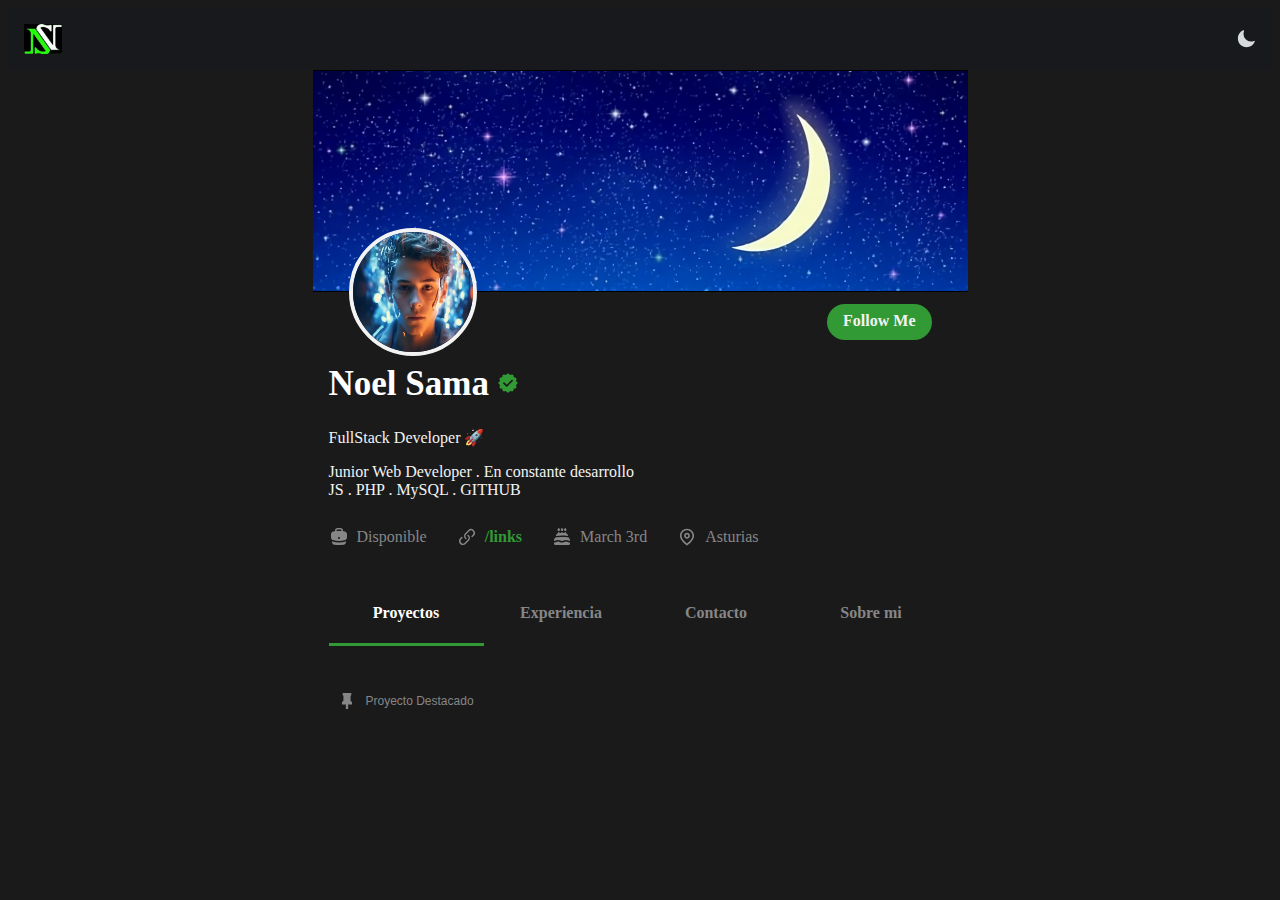
==== 04-Tw-Clon-Porfolio/index.html @ cdc22507 "update portfolio style portfolio" ====
<!DOCTYPE html>
<html lang="es" data-theme="dark">
<head>
    <meta charset="UTF-8">
    <meta name="viewport" content="width=device-width, initial-scale=1.0">
    <link id="estilohoja" rel="stylesheet" href="/04-Tw-Clon-Porfolio/css/style.css">
    <title>Document</title>
</head>
<body>
    <nav>
        <img src="/04-Tw-Clon-Porfolio/img/Logo-noel.jpg" alt="Logo" class="logo">
        <svg xmlns="http://www.w3.org/2000/svg" viewBox="0 0 24 24" fill="currentColor" class="w-6 aspect-square  toggle" style="display: block;" id="moon">
            <g class="transform-box-fill transform origin-center scale-[var(--icon-scale)] translate-y-[var(--icon-translate)] ">
                <path class="theme-toggle__status theme-toggle__moon" d="M9.528 1.718a.75.75 0 01.162.819A8.97 8.97 0 009 6a9 9 0 009 9 8.97 8.97 0 003.463-.69.75.75 0 01.981.98 10.503 10.503 0 01-9.694 6.46c-5.799 0-10.5-4.701-10.5-10.5 0-4.368 2.667-8.112 6.46-9.694a.75.75 0 01.818.162z" >
                </path>
            </g>
        </svg>

        <svg xmlns="http://www.w3.org/2000/svg" viewBox="0 0 24 24" fill="currentColor" class="w-6 aspect-square toggle" style="display: none;" id="sun">
            <g class="transform-box-fill transform origin-center scale-[var(--icon-scale)] translate-y-[var(--icon-translate)]">
                <path class="theme-toggle__status theme-toggle__sun" d="M12 2.25a.75.75 0 01.75.75v2.25a.75.75 0 01-1.5 0V3a.75.75 0 01.75-.75zM7.5 12a4.5 4.5 0 119 0 4.5 4.5 0 01-9 0zM18.894 6.166a.75.75 0 00-1.06-1.06l-1.591 1.59a.75.75 0 101.06 1.061l1.591-1.59zM21.75 12a.75.75 0 01-.75.75h-2.25a.75.75 0 010-1.5H21a.75.75 0 01.75.75zM17.834 18.894a.75.75 0 001.06-1.06l-1.59-1.591a.75.75 0 10-1.061 1.06l1.59 1.591zM12 18a.75.75 0 01.75.75V21a.75.75 0 01-1.5 0v-2.25A.75.75 0 0112 18zM7.758 17.303a.75.75 0 00-1.061-1.06l-1.591 1.59a.75.75 0 001.06 1.061l1.591-1.59zM6 12a.75.75 0 01-.75.75H3a.75.75 0 010-1.5h2.25A.75.75 0 016 12zM6.697 7.757a.75.75 0 001.06-1.06l-1.59-1.591a.75.75 0 00-1.061 1.06l1.59 1.591z">
                </path>
                
            </g>
        </svg>
    </nav>
    <header>
        <div class="banner-container">
           <img src="img/noche.png" class="banner">
        </div>
        <section class="info-container">
            <div class="avatar-container">
                <img class="avatar" src="/04-Tw-Clon-Porfolio/img/fotoperfil.jpg" alt="avatar"  width="120" height="120">
                <a href="" class="follow-btn">Follow Me 
                    
                </a>
            </div>
            <h1>Noel Sama <span class="verificado">
                <svg fill="none" height="24" viewBox="0 0 24 24" width="24" xmlns="http://www.w3.org/2000/svg"><g clip-path="url(#clip0_339_5804)"><path clip-rule="evenodd" d="M10.4521 1.31159C11.2522 0.334228 12.7469 0.334225 13.5471 1.31159L14.5389 2.52304L16.0036 1.96981C17.1853 1.52349 18.4796 2.2708 18.6839 3.51732L18.9372 5.06239L20.4823 5.31562C21.7288 5.51992 22.4761 6.81431 22.0298 7.99598L21.4765 9.46066L22.688 10.4525C23.6653 11.2527 23.6653 12.7473 22.688 13.5475L21.4765 14.5394L22.0298 16.004C22.4761 17.1857 21.7288 18.4801 20.4823 18.6844L18.9372 18.9376L18.684 20.4827C18.4796 21.7292 17.1853 22.4765 16.0036 22.0302L14.5389 21.477L13.5471 22.6884C12.7469 23.6658 11.2522 23.6658 10.4521 22.6884L9.46022 21.477L7.99553 22.0302C6.81386 22.4765 5.51948 21.7292 5.31518 20.4827L5.06194 18.9376L3.51687 18.6844C2.27035 18.4801 1.52305 17.1857 1.96937 16.004L2.5226 14.5394L1.31115 13.5475C0.333786 12.7473 0.333782 11.2527 1.31115 10.4525L2.5226 9.46066L1.96937 7.99598C1.52304 6.81431 2.27036 5.51992 3.51688 5.31562L5.06194 5.06239L5.31518 3.51732C5.51948 2.2708 6.81387 1.52349 7.99553 1.96981L9.46022 2.52304L10.4521 1.31159ZM11.2071 16.2071L18.2071 9.20712L16.7929 7.79291L10.5 14.0858L7.20711 10.7929L5.79289 12.2071L9.79289 16.2071C9.98043 16.3947 10.2348 16.5 10.5 16.5C10.7652 16.5 11.0196 16.3947 11.2071 16.2071Z" fill="#329a34" fill-rule="evenodd"/></g><defs><clipPath id="clip0_339_5804"><rect fill="white" height="24" width="24"/></clipPath></defs>
                </svg>
            </span>
            </h1>
            <div class="about-txt">
                <p class="mb-2">
                    FullStack Developer 🚀
                </p>
                <p class="mb-2">
                    Junior Web Developer <span>.</span> En constante desarrollo  
                    </br> 
                    JS <span>.</span> PHP <span>.</span> MySQL <span>.</span> GITHUB
                </p>
            </div>
            <div class="about-container">
                <div>
                    <svg xmlns="http://www.w3.org/2000/svg" viewBox="0 0 20 20" fill="currentColor" class="w-5 h-5"><path fill-rule="evenodd" d="M6 3.75A2.75 2.75 0 018.75 1h2.5A2.75 2.75 0 0114 3.75v.443c.572.055 1.14.122 1.706.2C17.053 4.582 18 5.75 18 7.07v3.469c0 1.126-.694 2.191-1.83 2.54-1.952.599-4.024.921-6.17.921s-4.219-.322-6.17-.921C2.694 12.73 2 11.665 2 10.539V7.07c0-1.321.947-2.489 2.294-2.676A41.047 41.047 0 016 4.193V3.75zm6.5 0v.325a41.622 41.622 0 00-5 0V3.75c0-.69.56-1.25 1.25-1.25h2.5c.69 0 1.25.56 1.25 1.25zM10 10a1 1 0 00-1 1v.01a1 1 0 001 1h.01a1 1 0 001-1V11a1 1 0 00-1-1H10z" clip-rule="evenodd"></path><path d="M3 15.055v-.684c.126.053.255.1.39.142 2.092.642 4.313.987 6.61.987 2.297 0 4.518-.345 6.61-.987.135-.041.264-.089.39-.142v.684c0 1.347-.985 2.53-2.363 2.686a41.454 41.454 0 01-9.274 0C3.985 17.585 3 16.402 3 15.055z"></path></svg>

                    <span>
                        Disponible
                    </span>
                </div>
                <div>
                    <svg xmlns="http://www.w3.org/2000/svg" viewBox="0 0 20 20" fill="currentColor" class="w-5 h-5"><path d="M12.232 4.232a2.5 2.5 0 013.536 3.536l-1.225 1.224a.75.75 0 001.061 1.06l1.224-1.224a4 4 0 00-5.656-5.656l-3 3a4 4 0 00.225 5.865.75.75 0 00.977-1.138 2.5 2.5 0 01-.142-3.667l3-3z"></path><path d="M11.603 7.963a.75.75 0 00-.977 1.138 2.5 2.5 0 01.142 3.667l-3 3a2.5 2.5 0 01-3.536-3.536l1.225-1.224a.75.75 0 00-1.061-1.06l-1.224 1.224a4 4 0 105.656 5.656l3-3a4 4 0 00-.225-5.865z"></path></svg>
                        
                    <span> <a href="">/links</a></span>
                </div>
                <div>
                    <svg xmlns="http://www.w3.org/2000/svg" viewBox="0 0 20 20" fill="currentColor" class="w-5 h-5"><path d="M6.75.98l-.884.883a1.25 1.25 0 101.768 0L6.75.98zM13.25.98l-.884.883a1.25 1.25 0 101.768 0L13.25.98zM10 .98l.884.883a1.25 1.25 0 11-1.768 0L10 .98zM7.5 5.75a.75.75 0 00-1.5 0v.464c-1.179.305-2 1.39-2 2.622v.094c.1-.02.202-.038.306-.051A42.869 42.869 0 0110 8.5c1.93 0 3.83.129 5.694.379.104.013.206.03.306.051v-.094c0-1.232-.821-2.317-2-2.622V5.75a.75.75 0 00-1.5 0v.318a45.645 45.645 0 00-1.75-.062V5.75a.75.75 0 00-1.5 0v.256c-.586.01-1.17.03-1.75.062V5.75zM4.505 10.365A41.377 41.377 0 0110 10c1.863 0 3.697.124 5.495.365C16.967 10.562 18 11.838 18 13.28v.693a3.72 3.72 0 01-1.665-.393 5.222 5.222 0 00-4.67 0 3.722 3.722 0 01-3.33 0 5.222 5.222 0 00-4.67 0A3.72 3.72 0 012 13.972v-.693c0-1.441 1.033-2.716 2.505-2.914zM15.665 14.921a5.22 5.22 0 002.335.551V16.5a1.5 1.5 0 01-1.5 1.5h-13A1.5 1.5 0 012 16.5v-1.028c.8 0 1.6-.183 2.335-.551a3.722 3.722 0 013.33 0c1.47.735 3.2.735 4.67 0a3.722 3.722 0 013.33 0z"></path></svg>

                    <span>
                        March 3rd
                    </span>
                </div>

                <div>
                    <svg viewBox="0 0 24 24" aria-hidden="true" class="r-4qtqp9 r-yyyyoo r-1xvli5t r-dnmrzs r-bnwqim r-1plcrui r-lrvibr r-1bwzh9t r-1d4mawv"><g><path d="M12 7c-1.93 0-3.5 1.57-3.5 3.5S10.07 14 12 14s3.5-1.57 3.5-3.5S13.93 7 12 7zm0 5c-.827 0-1.5-.673-1.5-1.5S11.173 9 12 9s1.5.673 1.5 1.5S12.827 12 12 12zm0-10c-4.687 0-8.5 3.813-8.5 8.5 0 5.967 7.621 11.116 7.945 11.332l.555.37.555-.37c.324-.216 7.945-5.365 7.945-11.332C20.5 5.813 16.687 2 12 2zm0 17.77c-1.665-1.241-6.5-5.196-6.5-9.27C5.5 6.916 8.416 4 12 4s6.5 2.916 6.5 6.5c0 4.073-4.835 8.028-6.5 9.27z"></path></g></svg>

                    <span>
                        Asturias
                    </span>
                </div>
            </div>
        </section>
    </header>
    <main>
        <div class="menu-container">
            <ul>
                <li id="inbox">
                    <a  href="#" >Proyectos</a>
                </li>
                <li>
                    <a  href="#">Experiencia</a>
                </li>
                <li>
                    <a  href="#">Contacto</a>
                </li>
                <li>
                    <a href="#">Sobre mi</a>
                </li>
            </ul>
        </div>
        
        <section class="proyectos-container">
            <div class="proyecto-1">
                <div class="pinned">
                    <svg xmlns="http://www.w3.org/2000/svg" fill="none" viewBox="0 0 24 24" stroke-width="1.5" stroke="#868686" class="w-4 h-4"><path fill="#868686" d="M16,12V4H17V2H7V4H8V12L6,14V16H11.2V22H12.8V16H18V14L16,12Z"></path></svg>
                    <p>Proyecto Destacado</p>
                </div>

                <div>
                </div>

                <div>
                </div>

                <div>
                </div>

                <div>
                </div>
            </div>
            
        </section>
        <section style="display:none;">
        </section>
        <section style="display:none;"></section>
        <section style="display:none;"></section>
        
    </main>
    <footer></footer>
</body>
</html>
---- 04-Tw-Clon-Porfolio/css/style.css ----
*{
    color: #f3f3f3 ;
}


html{
    height: 100%;
    margin: 0;
    font-family: Roboto;
    background-color: #1A1A1B; /* Color de fondo similar al de la imagen */
    color: #D7DADC;
    text-decoration: none;

    
}

a{  
    text-decoration: none;
}

li{
    list-style: none;
}

svg{
    width: 20px;
    fill: #868686;
}

nav {
    display: flex;
    justify-content: space-between;
    align-items: center;
    padding: 1rem;
    background-color: rgb(22, 25, 29 , 65%);
    backdrop-filter: blur(2px);
    position: sticky;
    z-index: 10;
    top: 0;
    left: 0;

}


nav img.logo {
    height: 30px; /* Ajusta la altura según tus necesidades */
}

nav .toggle {
    fill: #D7DADC;
    height: 30px; /* Ajusta la altura según tus necesidades */
    cursor: pointer;
}



header{
    margin: auto;
    width: 655px;
    max-width: 100%;
}

.banner-container {
    width: 100%;
    height: auto;
    overflow: hidden;
    display: flex;
    justify-content: center;
    
}
.banner{
    width: 100%;  /* Ancho del div */
    height: 220px;
    max-width: 655px;
    border: 1px solid #000; /* Opcional: un borde para visualizar mejor el div */
    object-fit: cover;
}

.info-container{
    display: flex;
    flex-direction: column;
    padding: 1rem;

    
}

.avatar-container{
    display: flex;
    position: relative;
    margin-top: -80px;
    justify-content: space-between;
    align-items: center;
    padding-left:20px ;
    padding-right:20px ;
}

.avatar-container img.avatar{
    border-radius: 50%;
    -webkit-border-radius: 50%;
    -moz-border-radius: 50%;
    -ms-border-radius: 50%;
    -o-border-radius: 50%;
    border: 4px solid #f3f3f3;
}

.follow-btn {
    height: 20px;
    text-decoration: none;
    padding: 0.5rem 1rem;
    background-color: #329a34;
    color: #f3f3f3;
    border-radius: 40px;
    margin-top: 60px;
    font-weight: bold;
    cursor: pointer;
    -webkit-border-radius: 40px;
    -moz-border-radius: 40px;
    -ms-border-radius: 40px;
    -o-border-radius: 40px;
}

h1 {
    color: #FFFFFF;
    margin: 0.5rem 0;
    font-size: 35px;
}

.verificado{
    fill: #329a34;
}

.about-txt {
    text-align: start;
    margin-bottom: 0.5rem;
}

/* SVG y otros elementos dentro de .about-container */

.about-container{
    display: flex;
    flex-direction: row;
}


.about-container svg {
    width: 20px;
    fill: #868686;
}

.about-container div {
    
    display: flex;
    align-items: center;
    margin: 0.25rem 0;
    margin-right: 30px;
    
}

.about-container span {
    margin-left: 0.5rem;
    color: #868686;
    
}

.about-container span a {
    direction: none;
    text-decoration: none;
    color: #329a34;
    font-weight: bold;
}

.about-container span a:hover{
    border-bottom: 4px solid #329a34;
}

main{
    margin: auto;
    width: 655px;
    max-width: 100%;
}


.menu-container{
    display: flex;
    justify-content: flex-start;
}
.menu-container ul{
display: flex;
flex-direction: row;
padding-inline-start: 1rem;

}

.menu-container ul li{ 
padding: 20px 10px 20px 10px;
height: 20px;
width: 135px;
display: flex;
justify-content: space-around;
align-items: center;
font-weight: bold;

    a{
        color: #868686;
    }
}

.menu-container ul li:hover{ 
    background-color:  #46454546;

}

#inbox{
    border-bottom:3px solid #329a34;

    a{
        color: white;
    }
}
.proyectos-container{
    margin-top: 20px;
}
.pinned{
display: flex;
flex-direction: row;

margin-left: 25px;

svg{
    width: 18px;
    margin-right: 10px;
}
}
.pinned p{
    font-size: 12px;
    font-family: sans-serif ;
    color: #868686;
}
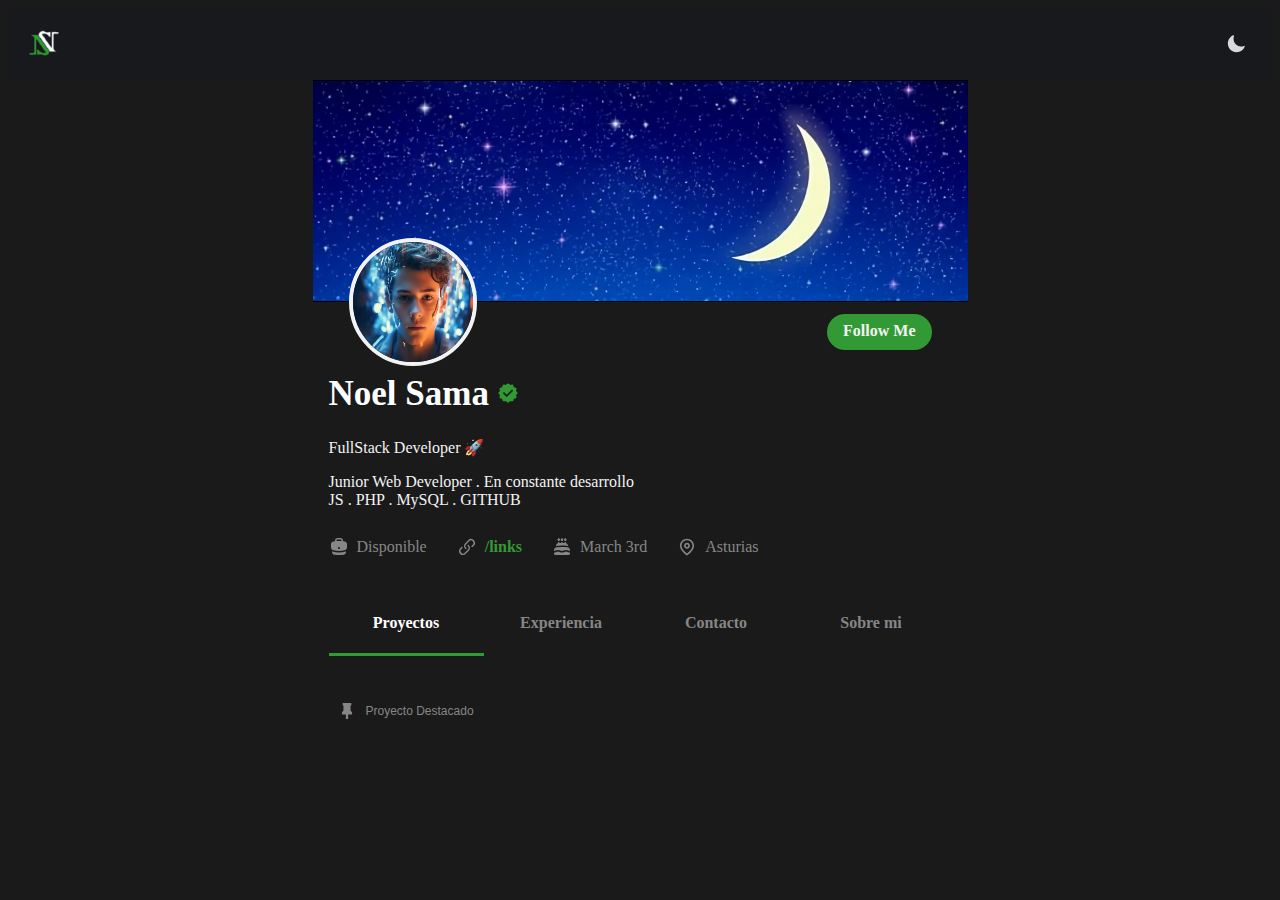
==== commit e0814d74: "realizamos cambios en el nav" ====
--- a/04-Tw-Clon-Porfolio/index.html
+++ b/04-Tw-Clon-Porfolio/index.html
@@ -8,7 +8,7 @@
 </head>
 <body>
     <nav>
-        <img src="/04-Tw-Clon-Porfolio/img/Logo-noel.jpg" alt="Logo" class="logo">
+        <img src="/04-Tw-Clon-Porfolio/img/logo-noel.png" alt="Logo" class="logo">
         <svg xmlns="http://www.w3.org/2000/svg" viewBox="0 0 24 24" fill="currentColor" class="w-6 aspect-square  toggle" style="display: block;" id="moon">
             <g class="transform-box-fill transform origin-center scale-[var(--icon-scale)] translate-y-[var(--icon-translate)] ">
                 <path class="theme-toggle__status theme-toggle__moon" d="M9.528 1.718a.75.75 0 01.162.819A8.97 8.97 0 009 6a9 9 0 009 9 8.97 8.97 0 003.463-.69.75.75 0 01.981.98 10.503 10.503 0 01-9.694 6.46c-5.799 0-10.5-4.701-10.5-10.5 0-4.368 2.667-8.112 6.46-9.694a.75.75 0 01.818.162z" >
--- a/04-Tw-Clon-Porfolio/css/style.css
+++ b/04-Tw-Clon-Porfolio/css/style.css
@@ -44,12 +44,31 @@
 
 nav img.logo {
     height: 30px; /* Ajusta la altura según tus necesidades */
+    padding: 5px;
+}
+nav img.logo:hover {
+    background-color:  #46454546;
+    border-radius: 10px;
+    -webkit-border-radius: 10px;
+    -moz-border-radius: 10px;
+    -ms-border-radius: 10px;
+    -o-border-radius: 10px;
 }
 
 nav .toggle {
     fill: #D7DADC;
     height: 30px; /* Ajusta la altura según tus necesidades */
     cursor: pointer;
+    padding: 5px 10px 5px 10px;
+}
+
+nav .toggle:hover {
+    background-color:  #46454546;
+    border-radius: 10px;
+    -webkit-border-radius: 10px;
+    -moz-border-radius: 10px;
+    -ms-border-radius: 10px;
+    -o-border-radius: 10px;
 }
 
 
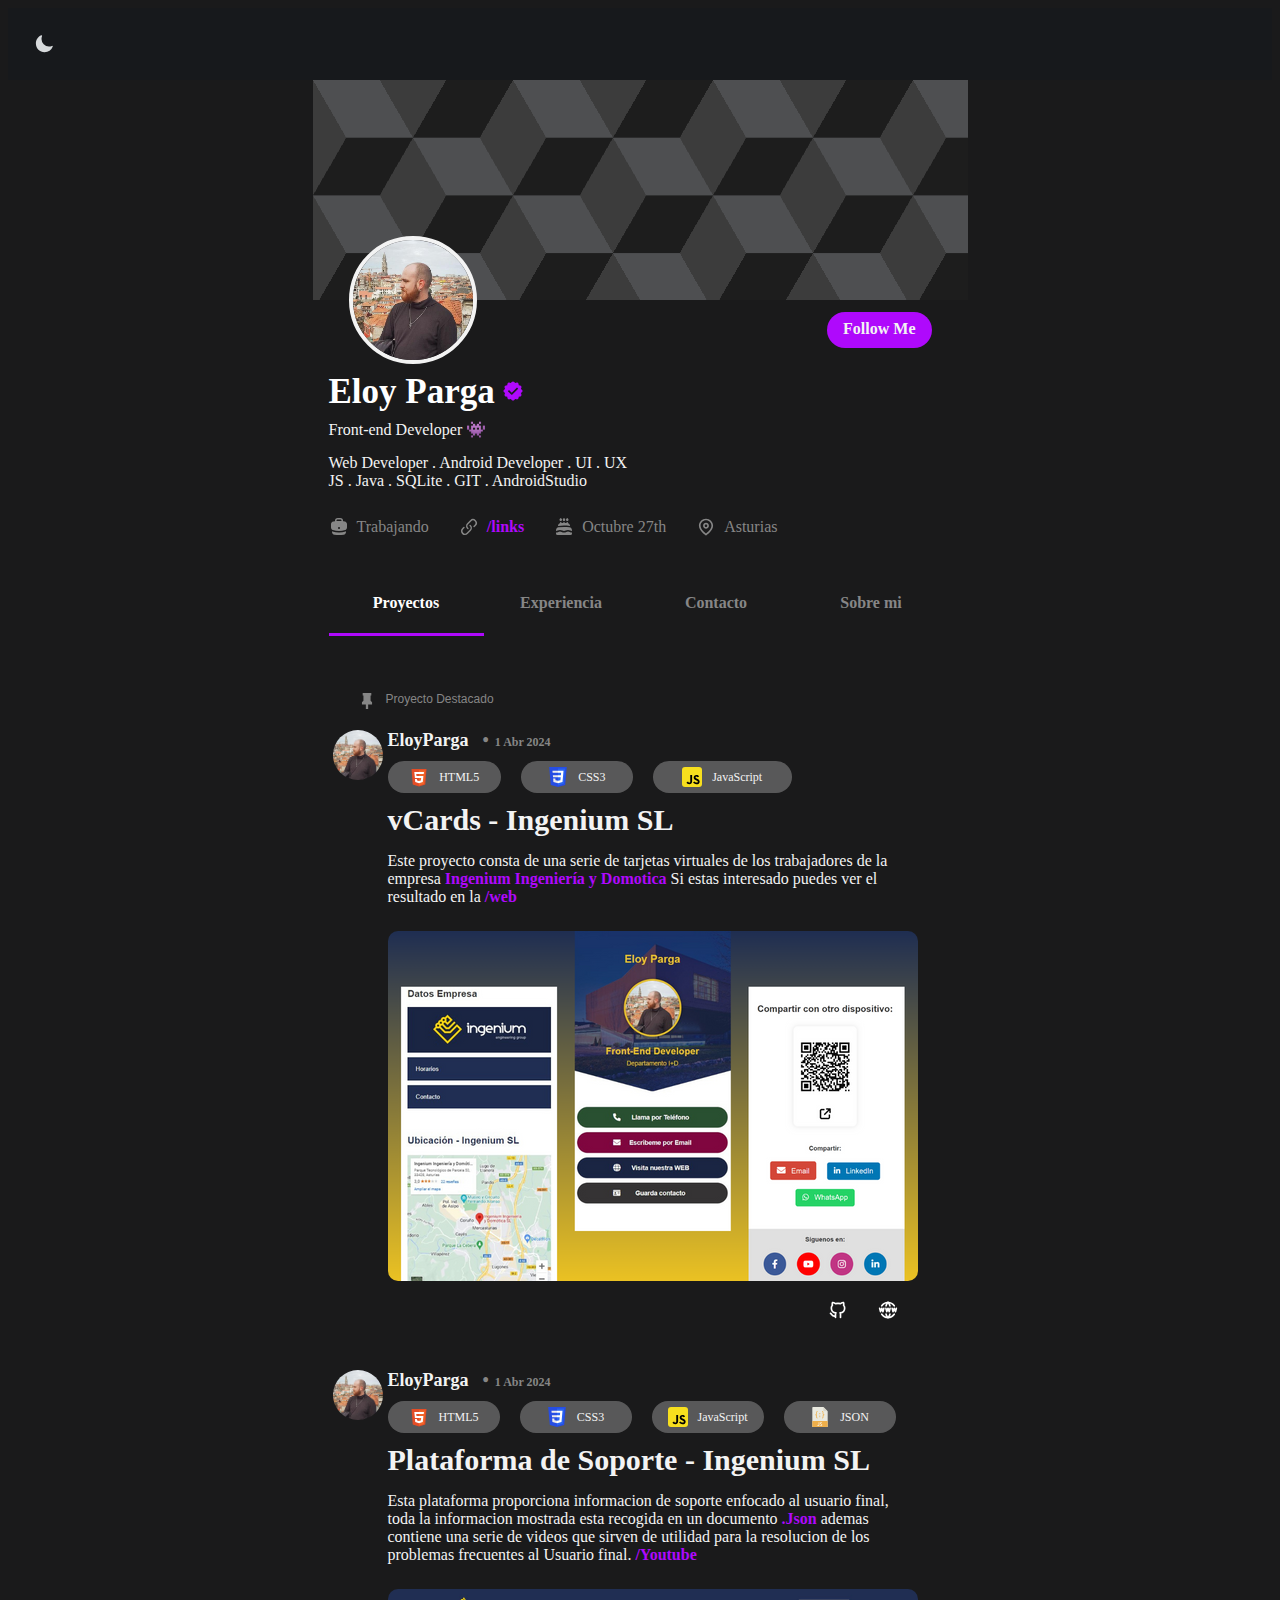
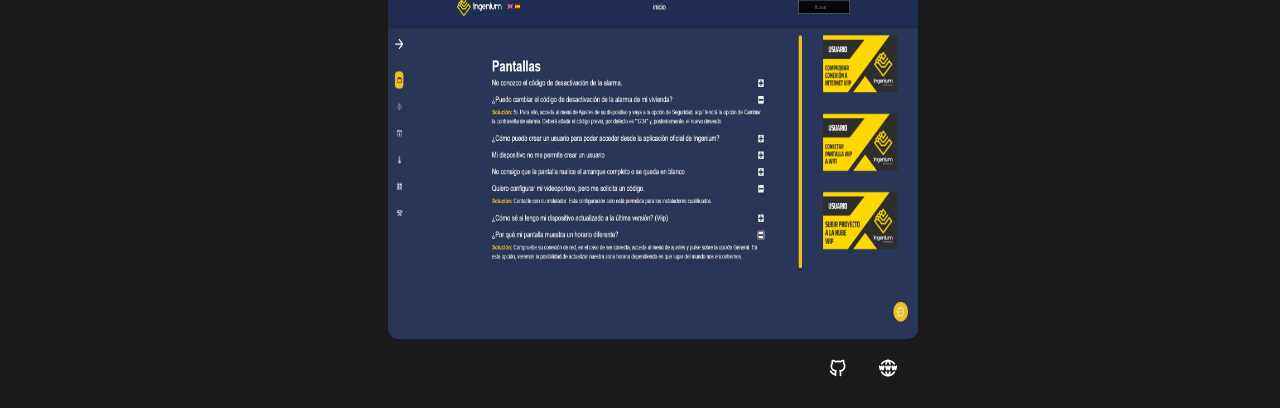
==== commit 2fa0d4a7: "Se crea el apartado Proyectos y Experiencia" ====
--- a/04-Tw-Clon-Porfolio/index.html
+++ b/04-Tw-Clon-Porfolio/index.html
@@ -8,7 +8,7 @@
 </head>
 <body>
     <nav>
-        <img src="/04-Tw-Clon-Porfolio/img/logo-noel.png" alt="Logo" class="logo">
+        <!-- <img src="/04-Tw-Clon-Porfolio/img/logo-noel.png" alt="Logo" class="logo"> -->
         <svg xmlns="http://www.w3.org/2000/svg" viewBox="0 0 24 24" fill="currentColor" class="w-6 aspect-square  toggle" style="display: block;" id="moon">
             <g class="transform-box-fill transform origin-center scale-[var(--icon-scale)] translate-y-[var(--icon-translate)] ">
                 <path class="theme-toggle__status theme-toggle__moon" d="M9.528 1.718a.75.75 0 01.162.819A8.97 8.97 0 009 6a9 9 0 009 9 8.97 8.97 0 003.463-.69.75.75 0 01.981.98 10.503 10.503 0 01-9.694 6.46c-5.799 0-10.5-4.701-10.5-10.5 0-4.368 2.667-8.112 6.46-9.694a.75.75 0 01.818.162z" >
@@ -25,29 +25,31 @@
         </svg>
     </nav>
     <header>
+        <div class="container"></div>
+
         <div class="banner-container">
-           <img src="img/noche.png" class="banner">
+           <!-- <img src="img/noche.png" class="banner">  -->
         </div>
-        <section class="info-container">
+        <div class="info-container">
             <div class="avatar-container">
-                <img class="avatar" src="/04-Tw-Clon-Porfolio/img/fotoperfil.jpg" alt="avatar"  width="120" height="120">
+                <img class="avatar" src="/04-Tw-Clon-Porfolio/img/perfil.jpg" alt="avatar"  width="120" height="120">
                 <a href="" class="follow-btn">Follow Me 
                     
                 </a>
             </div>
-            <h1>Noel Sama <span class="verificado">
-                <svg fill="none" height="24" viewBox="0 0 24 24" width="24" xmlns="http://www.w3.org/2000/svg"><g clip-path="url(#clip0_339_5804)"><path clip-rule="evenodd" d="M10.4521 1.31159C11.2522 0.334228 12.7469 0.334225 13.5471 1.31159L14.5389 2.52304L16.0036 1.96981C17.1853 1.52349 18.4796 2.2708 18.6839 3.51732L18.9372 5.06239L20.4823 5.31562C21.7288 5.51992 22.4761 6.81431 22.0298 7.99598L21.4765 9.46066L22.688 10.4525C23.6653 11.2527 23.6653 12.7473 22.688 13.5475L21.4765 14.5394L22.0298 16.004C22.4761 17.1857 21.7288 18.4801 20.4823 18.6844L18.9372 18.9376L18.684 20.4827C18.4796 21.7292 17.1853 22.4765 16.0036 22.0302L14.5389 21.477L13.5471 22.6884C12.7469 23.6658 11.2522 23.6658 10.4521 22.6884L9.46022 21.477L7.99553 22.0302C6.81386 22.4765 5.51948 21.7292 5.31518 20.4827L5.06194 18.9376L3.51687 18.6844C2.27035 18.4801 1.52305 17.1857 1.96937 16.004L2.5226 14.5394L1.31115 13.5475C0.333786 12.7473 0.333782 11.2527 1.31115 10.4525L2.5226 9.46066L1.96937 7.99598C1.52304 6.81431 2.27036 5.51992 3.51688 5.31562L5.06194 5.06239L5.31518 3.51732C5.51948 2.2708 6.81387 1.52349 7.99553 1.96981L9.46022 2.52304L10.4521 1.31159ZM11.2071 16.2071L18.2071 9.20712L16.7929 7.79291L10.5 14.0858L7.20711 10.7929L5.79289 12.2071L9.79289 16.2071C9.98043 16.3947 10.2348 16.5 10.5 16.5C10.7652 16.5 11.0196 16.3947 11.2071 16.2071Z" fill="#329a34" fill-rule="evenodd"/></g><defs><clipPath id="clip0_339_5804"><rect fill="white" height="24" width="24"/></clipPath></defs>
+            <h1>Eloy Parga <span class="verificado">
+                <svg fill="none" height="24" viewBox="0 0 24 24" width="24" xmlns="http://www.w3.org/2000/svg"><g clip-path="url(#clip0_339_5804)"><path clip-rule="evenodd" d="M10.4521 1.31159C11.2522 0.334228 12.7469 0.334225 13.5471 1.31159L14.5389 2.52304L16.0036 1.96981C17.1853 1.52349 18.4796 2.2708 18.6839 3.51732L18.9372 5.06239L20.4823 5.31562C21.7288 5.51992 22.4761 6.81431 22.0298 7.99598L21.4765 9.46066L22.688 10.4525C23.6653 11.2527 23.6653 12.7473 22.688 13.5475L21.4765 14.5394L22.0298 16.004C22.4761 17.1857 21.7288 18.4801 20.4823 18.6844L18.9372 18.9376L18.684 20.4827C18.4796 21.7292 17.1853 22.4765 16.0036 22.0302L14.5389 21.477L13.5471 22.6884C12.7469 23.6658 11.2522 23.6658 10.4521 22.6884L9.46022 21.477L7.99553 22.0302C6.81386 22.4765 5.51948 21.7292 5.31518 20.4827L5.06194 18.9376L3.51687 18.6844C2.27035 18.4801 1.52305 17.1857 1.96937 16.004L2.5226 14.5394L1.31115 13.5475C0.333786 12.7473 0.333782 11.2527 1.31115 10.4525L2.5226 9.46066L1.96937 7.99598C1.52304 6.81431 2.27036 5.51992 3.51688 5.31562L5.06194 5.06239L5.31518 3.51732C5.51948 2.2708 6.81387 1.52349 7.99553 1.96981L9.46022 2.52304L10.4521 1.31159ZM11.2071 16.2071L18.2071 9.20712L16.7929 7.79291L10.5 14.0858L7.20711 10.7929L5.79289 12.2071L9.79289 16.2071C9.98043 16.3947 10.2348 16.5 10.5 16.5C10.7652 16.5 11.0196 16.3947 11.2071 16.2071Z" fill="#af09fc" fill-rule="evenodd"/></g><defs><clipPath id="clip0_339_5804"><rect fill="white" height="24" width="24"/></clipPath></defs>
                 </svg>
             </span>
             </h1>
             <div class="about-txt">
                 <p class="mb-2">
-                    FullStack Developer 🚀
+                    Front-end Developer 👾
                 </p>
                 <p class="mb-2">
-                    Junior Web Developer <span>.</span> En constante desarrollo  
+                    Web Developer <span>.</span> Android Developer  <span>.</span> UI <span>.</span> UX
                     </br> 
-                    JS <span>.</span> PHP <span>.</span> MySQL <span>.</span> GITHUB
+                    JS <span>.</span> Java <span>.</span> SQLite <span>.</span> GIT <span>.</span> AndroidStudio
                 </p>
             </div>
             <div class="about-container">
@@ -55,19 +57,19 @@
                     <svg xmlns="http://www.w3.org/2000/svg" viewBox="0 0 20 20" fill="currentColor" class="w-5 h-5"><path fill-rule="evenodd" d="M6 3.75A2.75 2.75 0 018.75 1h2.5A2.75 2.75 0 0114 3.75v.443c.572.055 1.14.122 1.706.2C17.053 4.582 18 5.75 18 7.07v3.469c0 1.126-.694 2.191-1.83 2.54-1.952.599-4.024.921-6.17.921s-4.219-.322-6.17-.921C2.694 12.73 2 11.665 2 10.539V7.07c0-1.321.947-2.489 2.294-2.676A41.047 41.047 0 016 4.193V3.75zm6.5 0v.325a41.622 41.622 0 00-5 0V3.75c0-.69.56-1.25 1.25-1.25h2.5c.69 0 1.25.56 1.25 1.25zM10 10a1 1 0 00-1 1v.01a1 1 0 001 1h.01a1 1 0 001-1V11a1 1 0 00-1-1H10z" clip-rule="evenodd"></path><path d="M3 15.055v-.684c.126.053.255.1.39.142 2.092.642 4.313.987 6.61.987 2.297 0 4.518-.345 6.61-.987.135-.041.264-.089.39-.142v.684c0 1.347-.985 2.53-2.363 2.686a41.454 41.454 0 01-9.274 0C3.985 17.585 3 16.402 3 15.055z"></path></svg>
 
                     <span>
-                        Disponible
+                        Trabajando
                     </span>
                 </div>
                 <div>
                     <svg xmlns="http://www.w3.org/2000/svg" viewBox="0 0 20 20" fill="currentColor" class="w-5 h-5"><path d="M12.232 4.232a2.5 2.5 0 013.536 3.536l-1.225 1.224a.75.75 0 001.061 1.06l1.224-1.224a4 4 0 00-5.656-5.656l-3 3a4 4 0 00.225 5.865.75.75 0 00.977-1.138 2.5 2.5 0 01-.142-3.667l3-3z"></path><path d="M11.603 7.963a.75.75 0 00-.977 1.138 2.5 2.5 0 01.142 3.667l-3 3a2.5 2.5 0 01-3.536-3.536l1.225-1.224a.75.75 0 00-1.061-1.06l-1.224 1.224a4 4 0 105.656 5.656l3-3a4 4 0 00-.225-5.865z"></path></svg>
                         
-                    <span> <a href="">/links</a></span>
+                    <span class="links"> <a href="">/links</a></span>
                 </div>
                 <div>
                     <svg xmlns="http://www.w3.org/2000/svg" viewBox="0 0 20 20" fill="currentColor" class="w-5 h-5"><path d="M6.75.98l-.884.883a1.25 1.25 0 101.768 0L6.75.98zM13.25.98l-.884.883a1.25 1.25 0 101.768 0L13.25.98zM10 .98l.884.883a1.25 1.25 0 11-1.768 0L10 .98zM7.5 5.75a.75.75 0 00-1.5 0v.464c-1.179.305-2 1.39-2 2.622v.094c.1-.02.202-.038.306-.051A42.869 42.869 0 0110 8.5c1.93 0 3.83.129 5.694.379.104.013.206.03.306.051v-.094c0-1.232-.821-2.317-2-2.622V5.75a.75.75 0 00-1.5 0v.318a45.645 45.645 0 00-1.75-.062V5.75a.75.75 0 00-1.5 0v.256c-.586.01-1.17.03-1.75.062V5.75zM4.505 10.365A41.377 41.377 0 0110 10c1.863 0 3.697.124 5.495.365C16.967 10.562 18 11.838 18 13.28v.693a3.72 3.72 0 01-1.665-.393 5.222 5.222 0 00-4.67 0 3.722 3.722 0 01-3.33 0 5.222 5.222 0 00-4.67 0A3.72 3.72 0 012 13.972v-.693c0-1.441 1.033-2.716 2.505-2.914zM15.665 14.921a5.22 5.22 0 002.335.551V16.5a1.5 1.5 0 01-1.5 1.5h-13A1.5 1.5 0 012 16.5v-1.028c.8 0 1.6-.183 2.335-.551a3.722 3.722 0 013.33 0c1.47.735 3.2.735 4.67 0a3.722 3.722 0 013.33 0z"></path></svg>
 
                     <span>
-                        March 3rd
+                        Octubre 27th
                     </span>
                 </div>
 
@@ -79,53 +81,191 @@
                     </span>
                 </div>
             </div>
-        </section>
+        </div>
     </header>
     <main>
         <div class="menu-container">
             <ul>
-                <li id="inbox">
-                    <a  href="#" >Proyectos</a>
-                </li>
-                <li>
-                    <a  href="#">Experiencia</a>
-                </li>
-                <li>
-                    <a  href="#">Contacto</a>
-                </li>
-                <li>
-                    <a href="#">Sobre mi</a>
-                </li>
+                <li id="inbox" class="menu"><a href="#proyectos">Proyectos</a></li>
+                <li><a href="#exp" class="menu" onclick=inbox()>Experiencia</a></li>
+                <li><a href="#contact" class="menu">Contacto</a></li>
+                <li><a href="#about" class="menu">Sobre mi</a></li>
             </ul>
         </div>
         
-        <section class="proyectos-container">
-            <div class="proyecto-1">
+        <section class="proyectos-container" id="proyectos-container" >
+            <div class="py">
                 <div class="pinned">
                     <svg xmlns="http://www.w3.org/2000/svg" fill="none" viewBox="0 0 24 24" stroke-width="1.5" stroke="#868686" class="w-4 h-4"><path fill="#868686" d="M16,12V4H17V2H7V4H8V12L6,14V16H11.2V22H12.8V16H18V14L16,12Z"></path></svg>
                     <p>Proyecto Destacado</p>
                 </div>
 
-                <div>
-                </div>
-
-                <div>
-                </div>
-
-                <div>
-                </div>
-
-                <div>
-                </div>
-            </div>
-            
-        </section>
-        <section style="display:none;">
-        </section>
-        <section style="display:none;"></section>
-        <section style="display:none;"></section>
+                <div class="proyecto">
+                    <div class="img-autor-py">
+                        <img src="/04-Tw-Clon-Porfolio/img/perfil.jpg" alt="Foto perfil">
+                    </div>
+    
+                    <div class="contenido-py">
+                        <div class="autor-container">
+                            <p class="autor"><a href="">EloyParga</a> <span>•</span> <span class="span2">1 Abr 2024</span> </p> 
+                            <div class="tag-container">
+                                <div class="tag html"><img src="img/html.svg"><p>HTML5</p></div>
+                                <div class="tag css"><img src="img/css3.svg"><p>CSS3</p></div>
+                                <div class="tag js"><img src="img/javascript.svg"><p>JavaScript</p></div>
+                            </div>
+                        </div>
+    
+                        
+                        <h2 class="py-name">vCards - Ingenium SL</h2>
+                        
+    
+                        <div class="py-txt">
+                            <p class="txt"> Este proyecto consta de una serie de tarjetas virtuales de los trabajadores de la empresa <b>Ingenium Ingeniería y Domotica</b> Si estas interesado puedes ver el resultado en la <span class="links"> <a href="https://vcard.ingeniumsl.com/vCards/Eloy.html">/web</a></span></p>
+                        </div>
+    
+                        <div class="img-py">
+                            <img src="img/py-mockup-vCards.png" alt="">
+                        </div>
+                        <div class="logos-inferiores-container">
+                            <a href="https://github.com/EloyParga/vCards-ingenium">
+                                <svg xmlns="http://www.w3.org/2000/svg" class="icon icon-tabler icon-tabler-brand-github" width="24" height="24" viewBox="0 0 24 24" stroke-width="2" stroke="#ffffff" fill="none" stroke-linecap="round" stroke-linejoin="round">
+                                    <path stroke="none" d="M0 0h24v24H0z" fill="none"/>
+                                    <path d="M9 19c-4.3 1.4 -4.3 -2.5 -6 -3m12 5v-3.5c0 -1 .1 -1.4 -.5 -2c2.8 -.3 5.5 -1.4 5.5 -6a4.6 4.6 0 0 0 -1.3 -3.2a4.2 4.2 0 0 0 -.1 -3.2s-1.1 -.3 -3.5 1.3a12.3 12.3 0 0 0 -6.2 0c-2.4 -1.6 -3.5 -1.3 -3.5 -1.3a4.2 4.2 0 0 0 -.1 3.2a4.6 4.6 0 0 0 -1.3 3.2c0 4.6 2.7 5.7 5.5 6c-.6 .6 -.6 1.2 -.5 2v3.5" />
+                                </svg>
+                            </a> 
+                            
+                            <a href="https://vcard.ingeniumsl.com/vCards/Eloy.html">
+                                <svg xmlns="http://www.w3.org/2000/svg" class="icon icon-tabler icon-tabler-world-www" width="24" height="24" viewBox="0 0 24 24" stroke-width="2" stroke="#ffffff" fill="none" stroke-linecap="round" stroke-linejoin="round">
+                                    <path stroke="none" d="M0 0h24v24H0z" fill="none"/>
+                                    <path d="M19.5 7a9 9 0 0 0 -7.5 -4a8.991 8.991 0 0 0 -7.484 4" />
+                                    <path d="M11.5 3a16.989 16.989 0 0 0 -1.826 4" />
+                                    <path d="M12.5 3a16.989 16.989 0 0 1 1.828 4" />
+                                    <path d="M19.5 17a9 9 0 0 1 -7.5 4a8.991 8.991 0 0 1 -7.484 -4" />
+                                    <path d="M11.5 21a16.989 16.989 0 0 1 -1.826 -4" />
+                                    <path d="M12.5 21a16.989 16.989 0 0 0 1.828 -4" />
+                                    <path d="M2 10l1 4l1.5 -4l1.5 4l1 -4" />
+                                    <path d="M17 10l1 4l1.5 -4l1.5 4l1 -4" />
+                                    <path d="M9.5 10l1 4l1.5 -4l1.5 4l1 -4" />
+                                  </svg>
+
+                            </a>
+                        </div>
+                  </div>
+                </div>
+                
+            </div>
+            <div class="py">
+                
+
+                <div class="proyecto">
+                    <div class="img-autor-py">
+                        <img src="/04-Tw-Clon-Porfolio/img/perfil.jpg" alt="Foto perfil">
+                    </div>
+    
+                    <div class="contenido-py">
+                        <div class="autor-container">
+                            <p class="autor"><a href="">EloyParga</a> <span>•</span> <span class="span2">1 Abr 2024</span> </p> 
+                            <div class="tag-container">
+                                <div class="tag html"><img src="img/html.svg"><p>HTML5</p></div>
+                                <div class="tag css"><img src="img/css3.svg"><p>CSS3</p></div>
+                                <div class="tag js"><img src="img/javascript.svg"><p>JavaScript</p></div>
+                                <div class="tag"><img src="img/json.svg"><p>JSON</p></div>
+                            </div>
+                        </div>
+    
+                        
+                        <h2 class="py-name">Plataforma de Soporte - Ingenium SL</h2>
+                        
+    
+                        <div class="py-txt">
+                            <p class="txt"> Esta plataforma proporciona informacion de soporte enfocado al usuario final, toda la informacion mostrada esta recogida en un documento <b>.Json</b> ademas contiene una serie de videos que sirven de utilidad para la resolucion de los problemas frecuentes al Usuario final.  <span class="links"> <a href="https://www.youtube.com/playlist?list=PLbyucI3lqojv_0yNAEMtmfBdtaTeH_Hsz">/Youtube</a></span></p>
+                        </div>
+    
+                        <div class="img-py">
+                            <img src="img/web-soporte.jpg" alt="">
+                        </div>
+                        <div class="logos-inferiores-container">
+                            <a href="https://github.com/EloyParga/PlataformaGestionConsumos/tree/main/webGestion">
+                                <svg xmlns="http://www.w3.org/2000/svg" class="icon icon-tabler icon-tabler-brand-github" width="24" height="24" viewBox="0 0 24 24" stroke-width="2" stroke="#ffffff" fill="none" stroke-linecap="round" stroke-linejoin="round">
+                                    <path stroke="none" d="M0 0h24v24H0z" fill="none"/>
+                                    <path d="M9 19c-4.3 1.4 -4.3 -2.5 -6 -3m12 5v-3.5c0 -1 .1 -1.4 -.5 -2c2.8 -.3 5.5 -1.4 5.5 -6a4.6 4.6 0 0 0 -1.3 -3.2a4.2 4.2 0 0 0 -.1 -3.2s-1.1 -.3 -3.5 1.3a12.3 12.3 0 0 0 -6.2 0c-2.4 -1.6 -3.5 -1.3 -3.5 -1.3a4.2 4.2 0 0 0 -.1 3.2a4.6 4.6 0 0 0 -1.3 3.2c0 4.6 2.7 5.7 5.5 6c-.6 .6 -.6 1.2 -.5 2v3.5" />
+                                </svg>
+                            </a> 
+                            
+                            <a href="https://soporte.ingeniumsl.com/webGestion/FAQ/pags/Pantallas.html?modelo=Pantallas">
+                                <svg xmlns="http://www.w3.org/2000/svg" class="icon icon-tabler icon-tabler-world-www" width="24" height="24" viewBox="0 0 24 24" stroke-width="2" stroke="#ffffff" fill="none" stroke-linecap="round" stroke-linejoin="round">
+                                    <path stroke="none" d="M0 0h24v24H0z" fill="none"/>
+                                    <path d="M19.5 7a9 9 0 0 0 -7.5 -4a8.991 8.991 0 0 0 -7.484 4" />
+                                    <path d="M11.5 3a16.989 16.989 0 0 0 -1.826 4" />
+                                    <path d="M12.5 3a16.989 16.989 0 0 1 1.828 4" />
+                                    <path d="M19.5 17a9 9 0 0 1 -7.5 4a8.991 8.991 0 0 1 -7.484 -4" />
+                                    <path d="M11.5 21a16.989 16.989 0 0 1 -1.826 -4" />
+                                    <path d="M12.5 21a16.989 16.989 0 0 0 1.828 -4" />
+                                    <path d="M2 10l1 4l1.5 -4l1.5 4l1 -4" />
+                                    <path d="M17 10l1 4l1.5 -4l1.5 4l1 -4" />
+                                    <path d="M9.5 10l1 4l1.5 -4l1.5 4l1 -4" />
+                                  </svg>
+
+                            </a>
+                        </div>
+                  </div>
+                </div>
+                
+            </div>
+
+        </section>
+        <section class="exp-container" id="exp-container" style="display: none;">
+           
+            <ol >
+                <li >
+                    <div class="exp-content">
+                        <div class="empresa-container">
+                            <div class="empresa" >
+                                <span >&bull;</span>
+                                <h2 >Front-end Developer</h2>
+                                <h3 class="font-semibold text-xl text-gray-600 dark:text-white">Ingenium SL</h3>
+                                <time class="p-0 m-0 text-sm text-gray-600/80 dark:text-white/80">Actualmente...</time>
+                            </div>
+                        </div>
+                        <div class="exp-txt">
+                            <p>
+                                Desarrollo de servicios Web levantados en el servidor de la empresa con Apache. Actualizacion de los servicios proporcionados por la empresa al formato digital. Implantacion y mantenimiento continuo. Vectorizacion . UX & UI. 
+                            </p> 
+                        </div>
+                    </div>
+                </li>
+
+                <li >
+                    <div class="exp-content">
+                        <div class="empresa-container">
+                            <div class="empresa">
+                                <span >&bull;</span>
+                                <h2 class="text-xl font-bold text-yellow-400">Android Developer</h2>
+                                <h3 class="font-semibold text-xl text-gray-600 dark:text-white">HAZMAKER</h3>
+                                <time class="p-0 m-0 text-sm text-gray-600/80 dark:text-white/80">Abr 2023 - Jun</time>
+                            </div>
+                        </div>
+                        <div class="exp-txt">
+                            <p>
+                                Direccion de proyecto de un equipo de 2 personas, desarrollo de aplicacion movil nativa para Android. Testing. Presentacion de proyecto ante la junta directiva y en ayuntamiento de Gijon
+                            </p>
+                            
+                        </div>
+                    </div>
+                </li>
+                
+            </ol>
+        </section>
+        <section class="contact-container" id="contact-container" style="display:none;">
+            hola
+        </section>
+        <section class="about-container" id="about-container" style="display:none;">
+            adios
+        </section>
         
     </main>
     <footer></footer>
+
+    <script src="scripts/script.js"></script>
 </body>
 </html>--- a/04-Tw-Clon-Porfolio/css/style.css
+++ b/04-Tw-Clon-Porfolio/css/style.css
@@ -12,6 +12,20 @@
     text-decoration: none;
 
     
+}
+
+b{
+    color: #af09fc;
+}
+
+p{
+    margin-block-end: 0px;
+    margin-block-start: 0px;
+}
+
+h2{
+    margin-block-start: 0;
+    margin-block-end: 0;
 }
 
 a{  
@@ -47,7 +61,7 @@
     padding: 5px;
 }
 nav img.logo:hover {
-    background-color:  #46454546;
+    background-color:  #555454;
     border-radius: 10px;
     -webkit-border-radius: 10px;
     -moz-border-radius: 10px;
@@ -63,7 +77,7 @@
 }
 
 nav .toggle:hover {
-    background-color:  #46454546;
+    background-color:  #555454;
     border-radius: 10px;
     -webkit-border-radius: 10px;
     -moz-border-radius: 10px;
@@ -79,13 +93,36 @@
     max-width: 100%;
 }
 
+.container {
+    width: 655px;
+    height: 220px;
+    --s: 200px; /* control the size */
+    --c1: #1d1d1d;
+    --c2: #4e4f51;
+    --c3: #3c3c3c;
+  
+    background: repeating-conic-gradient(
+          from 30deg,
+          #0000 0 120deg,
+          var(--c3) 0 180deg
+        )
+        calc(0.5 * var(--s)) calc(0.5 * var(--s) * 0.577),
+      repeating-conic-gradient(
+        from 30deg,
+        var(--c1) 0 60deg,
+        var(--c2) 0 120deg,
+        var(--c3) 0 180deg
+      );
+    background-size: var(--s) calc(var(--s) * 0.577);
+  }
+  
+
 .banner-container {
     width: 100%;
     height: auto;
     overflow: hidden;
     display: flex;
     justify-content: center;
-    
 }
 .banner{
     width: 100%;  /* Ancho del div */
@@ -126,7 +163,7 @@
     height: 20px;
     text-decoration: none;
     padding: 0.5rem 1rem;
-    background-color: #329a34;
+    background-color: #af09fc;
     color: #f3f3f3;
     border-radius: 40px;
     margin-top: 60px;
@@ -145,12 +182,16 @@
 }
 
 .verificado{
-    fill: #329a34;
+    fill: #af09fc;
 }
 
 .about-txt {
     text-align: start;
     margin-bottom: 0.5rem;
+
+    p{
+        margin-bottom: 15px;
+    }
 }
 
 /* SVG y otros elementos dentro de .about-container */
@@ -181,15 +222,15 @@
     
 }
 
-.about-container span a {
+.links a{ 
     direction: none;
     text-decoration: none;
-    color: #329a34;
+    color: #af09fc;
     font-weight: bold;
 }
 
-.about-container span a:hover{
-    border-bottom: 4px solid #329a34;
+.links a:hover{
+    border-bottom: 4px solid #af09fc;
 }
 
 main{
@@ -230,7 +271,7 @@
 }
 
 #inbox{
-    border-bottom:3px solid #329a34;
+    border-bottom:3px solid #af09fc;
 
     a{
         color: white;
@@ -239,19 +280,284 @@
 .proyectos-container{
     margin-top: 20px;
 }
+
+.py:hover{
+    background-color: #46454546;
+    border-radius: 15px;
+    -webkit-border-radius: 15px;
+    -moz-border-radius: 15px;
+    -ms-border-radius: 15px;
+    -o-border-radius: 15px;
+}
+
 .pinned{
 display: flex;
 flex-direction: row;
-
+margin-bottom: 20px;
 margin-left: 25px;
 
 svg{
     width: 18px;
     margin-right: 10px;
 }
+
 }
 .pinned p{
     font-size: 12px;
     font-family: sans-serif ;
     color: #868686;
 }
+
+.img-autor-py{
+width: 50px;
+height: auto;    
+}
+
+.img-autor-py img{
+    width: 50px;
+    height: 50px;
+    border-radius: 50%;
+    -webkit-border-radius: 50%;
+    -moz-border-radius: 50%;
+    -ms-border-radius: 50%;
+    -o-border-radius: 50%;
+}
+.py{
+    padding: 20px;
+}
+
+.proyecto{
+    display: flex;
+    
+    
+}
+.contenido-py{
+    margin-left: 5px;
+    display: flex;
+    flex-direction: column;
+}
+
+.autor-container{
+    max-width: 530px;
+    display: flex;
+    flex-direction: column;
+    align-items: flex-start;
+}
+
+.autor-container .autor{
+    margin-top: -1px;
+    margin-block-end: 0px;
+    margin-block-start: 0px;
+    margin-bottom: 10px;
+
+    a{
+        font-weight: bold;
+        font-size: 18px;
+        margin-right: 10px;
+        
+        
+    }
+
+    span{
+        margin-right: 2px;
+        font-size: 18px;
+        font-weight: bold;
+        color: #868686;
+    }
+
+    .span2{
+        width: 100%;
+        font-size: 12px;
+        color: #868686;
+    }
+    
+}
+
+.tag-container{
+    width: 80%;
+    height: 80%;
+    display: flex;
+    align-items: flex-start;
+    margin-bottom: 10px;
+    
+
+    .tag{
+        height: auto;
+        min-width: 100px;
+        display: flex;
+        flex-direction: row;
+        align-items: center;
+        margin-right: 20px;
+        background-color: #ffffff46;
+        padding: 6px 6px 6px 6px;
+        justify-content: center;
+        border-radius: 30px;
+        -webkit-border-radius: 30px;
+        -moz-border-radius: 30px;
+        -ms-border-radius: 30px;
+        -o-border-radius: 30px;
+
+        p{
+            font-weight: 500;
+            font-size: 12px;
+        }
+    }
+
+    .tag img{
+        width: 20px;
+        margin-right: 10px;
+    }
+
+    .html{
+        width: 120px;
+    }
+
+    .css{
+        width: 110px;
+    }
+
+    .js{
+        width: 150px;
+    }
+}
+
+.py-name{
+    font-size: 30px;
+    margin-bottom: 15px;
+}
+
+.py-txt{
+    margin-bottom: 25px;
+    max-width: 530px;
+}
+
+.img-py img{
+    width: 530px;
+    height: 350px;
+    border-radius: 10px;
+    -webkit-border-radius: 10px;
+    -moz-border-radius: 10px;
+    -ms-border-radius: 10px;
+    -o-border-radius: 10px;
+
+    margin-bottom: 5px;
+}
+
+.logos-inferiores-container{
+    display: flex;
+    flex-direction: row;
+    justify-content: flex-end;
+
+    
+
+    a{  
+        display: flex;
+        align-items: center;
+        justify-content: center;
+        margin-right: 10px;
+        width: 40px;
+        height: 40px;
+        border-radius: 10px;
+        -webkit-border-radius: 10px;
+        -moz-border-radius: 10px;
+        -ms-border-radius: 10px;
+        -o-border-radius: 10px;
+
+        svg{
+            fill: none;
+        }
+    }
+    a:hover{
+
+        svg{
+            stroke: #af09fc;
+        }
+    }
+    
+   
+
+}
+
+ol{
+    list-style: none;
+    margin-top: 25px;
+    position: relative;
+}
+
+.exp-content{
+    padding-bottom: 15px;
+    display: grid;
+    margin-left: 3rem ;
+    margin-right: 15px;
+    position: relative;    
+}
+
+.exp-content::before{
+    content: "";
+    position: absolute;
+    top: 0;    
+    background-color: #8686864f;
+    border-left-width: 2px;
+    height: 100%;
+    width: 2px;
+    left: -35px;
+} 
+
+.empresa-container{
+    padding-bottom: 2rem;
+    position: relative;
+}
+
+.empresa{
+    top:0;
+    position: sticky;
+
+    span{
+        color: #af09fc;
+        font-size: 3.2rem;
+        line-height: 1;
+        border-radius: 9999px;
+        position: absolute;
+        left: -42px;
+        -webkit-border-radius: 9999px;
+        -moz-border-radius: 9999px;
+        -ms-border-radius: 9999px;
+        -o-border-radius: 9999px;
+    }
+
+    h2{ 
+        color: #af09fc;
+        font-weight: 700;
+        font-size: 1.5rem;
+        line-height: 1.75rem;
+    }
+
+    h3{
+        margin: 0%;
+        margin-bottom: 10px;
+    }
+
+    time{
+        color: #D7DADC;
+        font-size: 14px;
+        
+    }
+}
+
+.exp-txt p{
+    padding-bottom: 1rem;
+    display: flex;
+    gap: .5rem;
+    flex-direction: column;
+    position: relative;
+}
+
+
+@media(max-width:650px){
+
+    
+}    
+
+
+
+
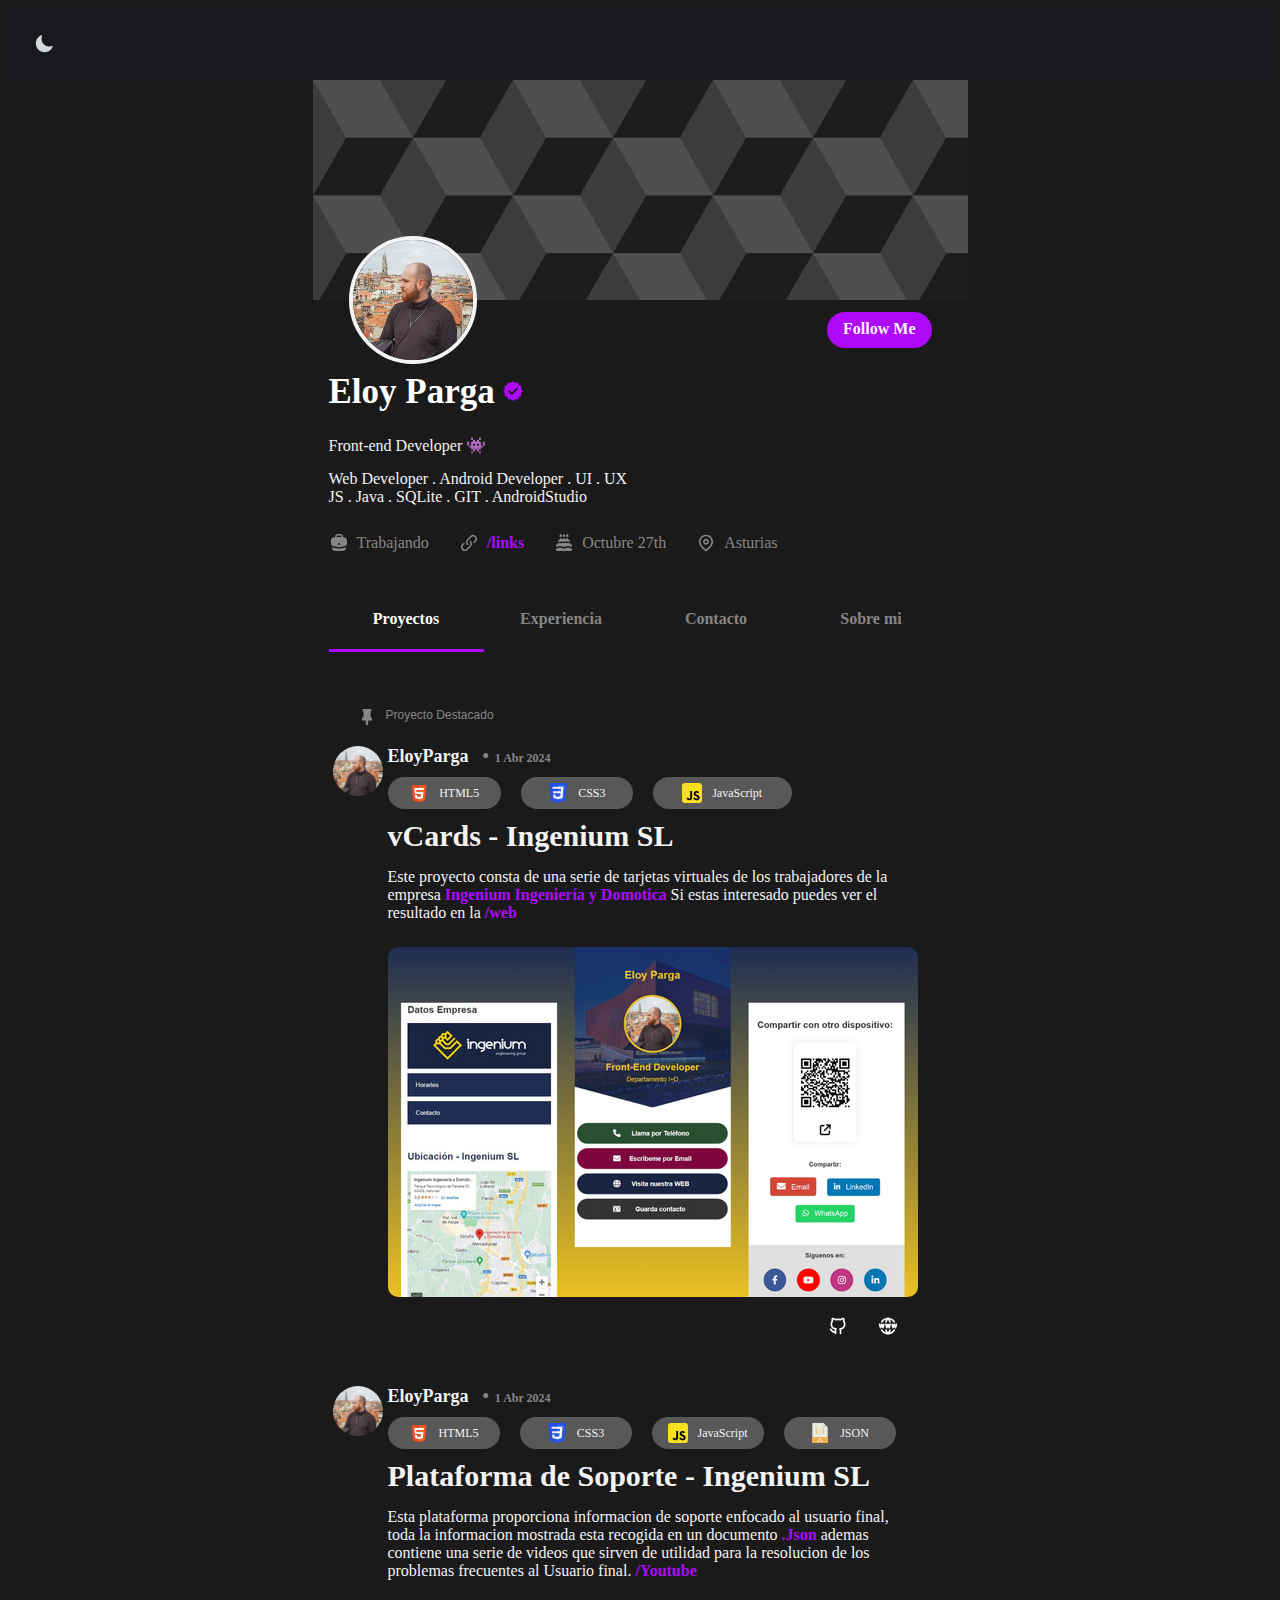
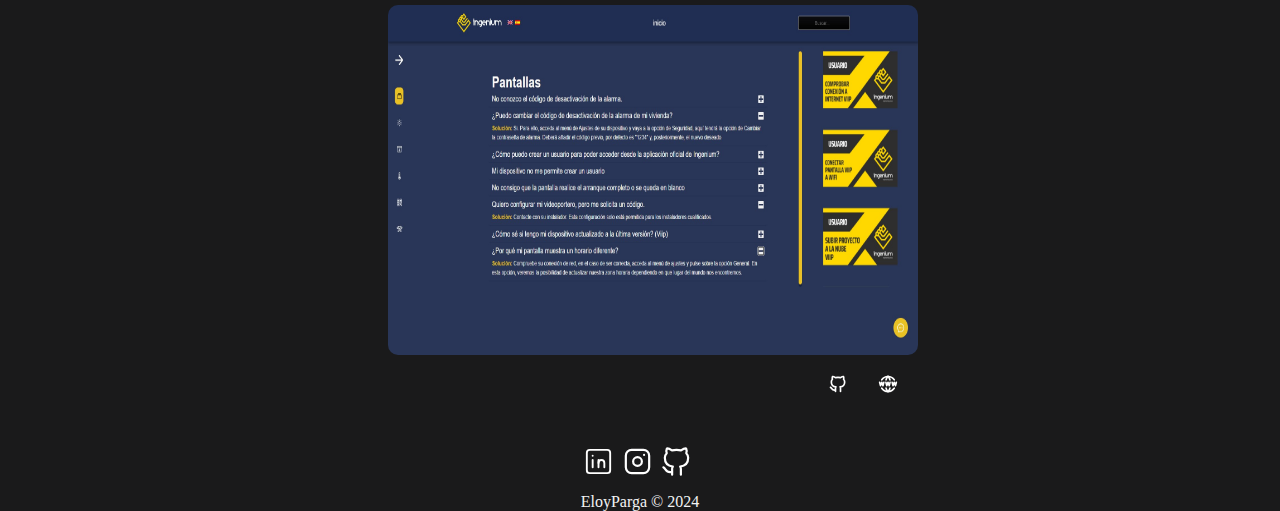
==== commit d3468b64: "Merge pull request #4 from EloyParga/main" ====
--- a/04-Tw-Clon-Porfolio/index.html
+++ b/04-Tw-Clon-Porfolio/index.html
@@ -52,7 +52,7 @@
                     JS <span>.</span> Java <span>.</span> SQLite <span>.</span> GIT <span>.</span> AndroidStudio
                 </p>
             </div>
-            <div class="about-container">
+            <div class="dates-container">
                 <div>
                     <svg xmlns="http://www.w3.org/2000/svg" viewBox="0 0 20 20" fill="currentColor" class="w-5 h-5"><path fill-rule="evenodd" d="M6 3.75A2.75 2.75 0 018.75 1h2.5A2.75 2.75 0 0114 3.75v.443c.572.055 1.14.122 1.706.2C17.053 4.582 18 5.75 18 7.07v3.469c0 1.126-.694 2.191-1.83 2.54-1.952.599-4.024.921-6.17.921s-4.219-.322-6.17-.921C2.694 12.73 2 11.665 2 10.539V7.07c0-1.321.947-2.489 2.294-2.676A41.047 41.047 0 016 4.193V3.75zm6.5 0v.325a41.622 41.622 0 00-5 0V3.75c0-.69.56-1.25 1.25-1.25h2.5c.69 0 1.25.56 1.25 1.25zM10 10a1 1 0 00-1 1v.01a1 1 0 001 1h.01a1 1 0 001-1V11a1 1 0 00-1-1H10z" clip-rule="evenodd"></path><path d="M3 15.055v-.684c.126.053.255.1.39.142 2.092.642 4.313.987 6.61.987 2.297 0 4.518-.345 6.61-.987.135-.041.264-.089.39-.142v.684c0 1.347-.985 2.53-2.363 2.686a41.454 41.454 0 01-9.274 0C3.985 17.585 3 16.402 3 15.055z"></path></svg>
 
@@ -256,15 +256,173 @@
                 
             </ol>
         </section>
+
         <section class="contact-container" id="contact-container" style="display:none;">
-            hola
+            <div class="contact-content">
+                <div class="contact-form">
+                    
+                     <div class="contact-form-desp">
+        
+                        <div class="proyecto">
+                            <div class="img-autor-py">
+                                <img src="/04-Tw-Clon-Porfolio/img/perfil.jpg" alt="Foto perfil">
+                            </div>
+                
+                            <div class="contenido-py tw-form">
+                                <div class="autor-container">
+                                        <p class="autor"><a href="">EloyParga</a> <span>•</span> <span class="span2">1 Abr 2024</span> </p> 
+                                        
+                                </div>
+                                                    
+                
+                                <div class="py-txt enum-form" >
+                                    <p class="txt"> Si estas interesado en mi trabajo no dudes en ponerte en contacto conkigo gracias a este formulario </p>
+                                </div>
+                                
+                                
+                                    <details>
+                                        <summary>
+                                            <h3>FORMULARIO DE CONTACTO</h3>
+                                            <svg xmlns="http://www.w3.org/2000/svg" viewBox="0 0 24 24" fill="currentColor"  class="w-7 h-7 text-brand-stroke"><path fill-rule="evenodd" d="M12.53 16.28a.75.75 0 01-1.06 0l-7.5-7.5a.75.75 0 011.06-1.06L12 14.69l6.97-6.97a.75.75 0 111.06 1.06l-7.5 7.5z" clip-rule="evenodd"></path></svg>
+                                            
+                                        </summary>
+
+                                        <div id="form-content" class="form-content">
+                                            <form id="Form">
+                                                <label for="name">Nombre:</label>
+                                                <input type="text" id="name" name="name"><br>
+                                                <label for="email">Correo electrónico:</label>
+                                                <input type="email" id="email" name="email"><br>
+                                                <label for="asunto">Asunto:</label>
+                                                <input type="text" id="asunto" name="asunto"><br>
+                                                <label for="mensaje">Mensaje:</label>
+                                                <textarea type="text" id="mensaje" name="mensaje"></textarea><br>
+                                                <div class="env-form">
+                                                    <input type="submit" value="Enviar" >
+                                                </div>
+                                            </form>
+                                        </div>
+
+                                    </details>
+                                </div>
+                            </div>
+                        </div>
+                    
+                    </div>
+                </div>
+                <!-- <div class="contact-redes">
+                    <div class="redes-title">
+                        <h2>REDES DE CONTACTO</h2>
+                    </div>
+                    <div class="redes-img">
+                        <div class="icon-redes">
+                            <a href="">
+                                <svg xmlns="http://www.w3.org/2000/svg" class="icon icon-tabler icon-tabler-brand-linkedin" width="40" height="40" viewBox="0 0 24 24" stroke-width="1.3" stroke="#ffffff" fill="none" stroke-linecap="round" stroke-linejoin="round">
+                                    <path stroke="none" d="M0 0h24v24H0z" fill="none"/>
+                                    <path d="M4 4m0 2a2 2 0 0 1 2 -2h12a2 2 0 0 1 2 2v12a2 2 0 0 1 -2 2h-12a2 2 0 0 1 -2 -2z" />
+                                    <path d="M8 11l0 5" />
+                                    <path d="M8 8l0 .01" />
+                                    <path d="M12 16l0 -5" />
+                                    <path d="M16 16v-3a2 2 0 0 0 -4 0" />
+                                </svg>
+                                <h3>LINKEDIN</h3>
+                            </a>
+                        </div>
+                        <div class="icon-redes">
+                            <a href="">
+                                <svg xmlns="http://www.w3.org/2000/svg" class="icon icon-tabler icon-tabler-brand-instagram" width="40" height="40" viewBox="0 0 24 24" stroke-width="1.5" stroke="#ffffff" fill="none" stroke-linecap="round" stroke-linejoin="round">
+                                    <path stroke="none" d="M0 0h24v24H0z" fill="none"/>
+                                    <path d="M4 4m0 4a4 4 0 0 1 4 -4h8a4 4 0 0 1 4 4v8a4 4 0 0 1 -4 4h-8a4 4 0 0 1 -4 -4z" />
+                                    <path d="M12 12m-3 0a3 3 0 1 0 6 0a3 3 0 1 0 -6 0" />
+                                    <path d="M16.5 7.5l0 .01" />
+                                </svg>
+                                <h3>INSTAGRAM</h3>
+                            </a>
+                        </div>
+                        <div class="icon-redes">
+                            <a href="">
+                                <svg xmlns="http://www.w3.org/2000/svg" class="icon icon-tabler icon-tabler-brand-gmail" width="40" height="40" viewBox="0 0 24 24" stroke-width="1.5" stroke="#ffffff" fill="none" stroke-linecap="round" stroke-linejoin="round">
+                                    <path stroke="none" d="M0 0h24v24H0z" fill="none"/>
+                                    <path d="M16 20h3a1 1 0 0 0 1 -1v-14a1 1 0 0 0 -1 -1h-3v16z" />
+                                    <path d="M5 20h3v-16h-3a1 1 0 0 0 -1 1v14a1 1 0 0 0 1 1z" />
+                                    <path d="M16 4l-4 4l-4 -4" />
+                                    <path d="M4 6.5l8 7.5l8 -7.5" />
+                                </svg>
+                                <h3>CORREO</h3>
+                            </a>
+                        </div>
+                    </div>
+                </div>
+                <div class="contact-cv">
+                    <div class="cv-title">
+                            <h2>VISUALIZAR CV</h2>
+                    </div>
+                    <div class="cv-btn">
+                        <a href="">
+                            <svg xmlns="http://www.w3.org/2000/svg" class="icon icon-tabler icon-tabler-file-cv" width="40" height="40" viewBox="0 0 24 24" stroke-width="1.5" stroke="#ffffff" fill="none" stroke-linecap="round" stroke-linejoin="round">
+                                <path stroke="none" d="M0 0h24v24H0z" fill="none"/>
+                                <path d="M14 3v4a1 1 0 0 0 1 1h4" />
+                                <path d="M17 21h-10a2 2 0 0 1 -2 -2v-14a2 2 0 0 1 2 -2h7l5 5v11a2 2 0 0 1 -2 2z" />
+                                <path d="M11 12.5a1.5 1.5 0 0 0 -3 0v3a1.5 1.5 0 0 0 3 0" />
+                                <path d="M13 11l1.5 6l1.5 -6" />
+                            </svg>
+                        </a>  
+                    </div>
+                </div> -->
+                
         </section>
+
         <section class="about-container" id="about-container" style="display:none;">
-            adios
+            <div class="about-content">
+                <div class="about-title">
+                    
+                </div>
+                <div class="about-txt">
+                    
+                </div>
+                
+                <div class="about-img">
+
+                </div>
+                <div class="about-txt">
+                   
+                </div>
+                
+
+            </div>
         </section>
         
     </main>
-    <footer></footer>
+    <footer>
+        <div>
+            <a href="">
+                <svg xmlns="http://www.w3.org/2000/svg" class="icon icon-tabler icon-tabler-brand-linkedin" width="40" height="40" viewBox="0 0 24 24" stroke-width="1.3" stroke="#ffffff" fill="none" stroke-linecap="round" stroke-linejoin="round">
+                    <path stroke="none" d="M0 0h24v24H0z" fill="none"/>
+                    <path d="M4 4m0 2a2 2 0 0 1 2 -2h12a2 2 0 0 1 2 2v12a2 2 0 0 1 -2 2h-12a2 2 0 0 1 -2 -2z" />
+                    <path d="M8 11l0 5" />
+                    <path d="M8 8l0 .01" />
+                    <path d="M12 16l0 -5" />
+                    <path d="M16 16v-3a2 2 0 0 0 -4 0" />
+                  </svg>
+            </a>
+            <a href="">
+                <svg xmlns="http://www.w3.org/2000/svg" class="icon icon-tabler icon-tabler-brand-instagram" width="40" height="40" viewBox="0 0 24 24" stroke-width="1.5" stroke="#ffffff" fill="none" stroke-linecap="round" stroke-linejoin="round">
+                    <path stroke="none" d="M0 0h24v24H0z" fill="none"/>
+                    <path d="M4 4m0 4a4 4 0 0 1 4 -4h8a4 4 0 0 1 4 4v8a4 4 0 0 1 -4 4h-8a4 4 0 0 1 -4 -4z" />
+                    <path d="M12 12m-3 0a3 3 0 1 0 6 0a3 3 0 1 0 -6 0" />
+                    <path d="M16.5 7.5l0 .01" />
+                </svg>
+            </a>
+            <a href="">
+                <svg xmlns="http://www.w3.org/2000/svg" class="icon icon-tabler icon-tabler-brand-github" width="40" height="40" viewBox="0 0 24 24" stroke-width="1.5" stroke="#ffffff" fill="none" stroke-linecap="round" stroke-linejoin="round">
+                    <path stroke="none" d="M0 0h24v24H0z" fill="none"/>
+                    <path d="M9 19c-4.3 1.4 -4.3 -2.5 -6 -3m12 5v-3.5c0 -1 .1 -1.4 -.5 -2c2.8 -.3 5.5 -1.4 5.5 -6a4.6 4.6 0 0 0 -1.3 -3.2a4.2 4.2 0 0 0 -.1 -3.2s-1.1 -.3 -3.5 1.3a12.3 12.3 0 0 0 -6.2 0c-2.4 -1.6 -3.5 -1.3 -3.5 -1.3a4.2 4.2 0 0 0 -.1 3.2a4.6 4.6 0 0 0 -1.3 3.2c0 4.6 2.7 5.7 5.5 6c-.6 .6 -.6 1.2 -.5 2v3.5" />
+                </svg>
+            </a>
+            <p>EloyParga &#169; 2024</p>
+            
+        </div>
+    </footer>
 
     <script src="scripts/script.js"></script>
 </body>
--- a/04-Tw-Clon-Porfolio/css/style.css
+++ b/04-Tw-Clon-Porfolio/css/style.css
@@ -196,18 +196,18 @@
 
 /* SVG y otros elementos dentro de .about-container */
 
-.about-container{
+.dates-container{
     display: flex;
     flex-direction: row;
 }
 
 
-.about-container svg {
+.dates-container svg {
     width: 20px;
     fill: #868686;
 }
 
-.about-container div {
+.dates-container div {
     
     display: flex;
     align-items: center;
@@ -216,7 +216,7 @@
     
 }
 
-.about-container span {
+.dates-container span {
     margin-left: 0.5rem;
     color: #868686;
     
@@ -552,6 +552,187 @@
     position: relative;
 }
 
+.aboutme-container{
+    
+
+}
+
+
+.about-content{
+    display: flex;
+    flex-direction: column;
+    align-items: flex-start;
+    padding-left: 16px;
+    
+    
+    
+}
+
+.about-title{
+    margin-top: 20px;
+    width: 100%;
+}
+.about-txt{
+    display: flex;
+    flex-direction: column;
+    margin-top: 1rem;
+}
+.about-img{
+    width: 100%;
+   display: flex;
+   justify-content: center;   
+   
+}
+
+/* CSS PARTE CONTACTO */
+/* FORMULARIO DE CONTACTO */
+
+.contact-form{
+    display: flex;
+    padding: 15px;
+    padding-top: 30px;
+    padding-bottom: 30px;
+    border-radius: 15px;
+    -webkit-border-radius: 15px;
+    -moz-border-radius: 15px;
+    -ms-border-radius: 15px;
+    -o-border-radius: 15px;
+}
+
+.contact-form:hover{
+    background-color: #46454546
+}
+
+details{
+    width: 100%;
+    display: flex;
+    justify-content: center;
+    align-items: center;
+    background-color: #4e4f51;
+}
+
+
+
+/* Estilo para el elemento summary */
+ summary {
+    padding-left:10px;
+    padding-right: 5px;
+    cursor: pointer;
+    display: flex;
+    justify-content: space-between;
+    list-style: none;
+
+    svg{
+        width: 28px;
+        fill: #af09fc;
+    }
+}
+
+.form-content form{
+    padding: 10px;
+    display: flex;
+    justify-content: center;
+    align-items: start;
+    flex-direction: column;
+
+    label{
+        margin-bottom: 10px;
+    }
+
+    input{
+        width: 98%;
+        height: 30px;
+        border-radius: 10px;
+        -webkit-border-radius: 10px;
+        -moz-border-radius: 10px;
+        -ms-border-radius: 10px;
+        -o-border-radius: 10px;
+        border: none;
+}
+    textarea{
+        width: 98%;
+        height: 6rem;
+        border-radius: 10px;
+        -webkit-border-radius: 10px;
+        -moz-border-radius: 10px;
+        -ms-border-radius: 10px;
+        -o-border-radius: 10px;
+    }
+    .env-form{
+        width: 100%;
+        margin-bottom: 15px;
+        display: flex;
+        justify-content: center;
+
+        input{
+            height: 40px;
+            width: 50%;
+            border-radius: 50px;
+            background-color: #af09fc;
+            -webkit-border-radius: 50px;
+            -moz-border-radius: 50px;
+            -ms-border-radius: 50px;
+            -o-border-radius: 50px;
+}
+    }
+
+}
+
+
+
+
+
+
+
+
+
+
+
+
+
+
+
+/* CSS FOOTER */
+footer{
+    display: flex;
+    flex-direction: column;
+    align-items: center;
+    justify-content: center;
+    margin-top: 20px;
+}
+
+
+footer a svg{
+    fill: none;
+    width: 35px;
+    height: auto;
+    stroke-width:"1.3";
+
+    a{  
+        display: flex;
+        align-items: center;
+        justify-content: center;
+        margin-right: 10px;
+        width: 40px;
+        height: 40px;
+        border-radius: 10px;
+        -webkit-border-radius: 10px;
+        -moz-border-radius: 10px;
+        -ms-border-radius: 10px;
+        -o-border-radius: 10px;
+
+        svg{
+            fill: none;
+        }
+    }
+}
+footer a:hover svg {
+    stroke: #af09fc 
+}
+footer p{
+    margin-top: 10px;
+}
+
 
 @media(max-width:650px){
 
